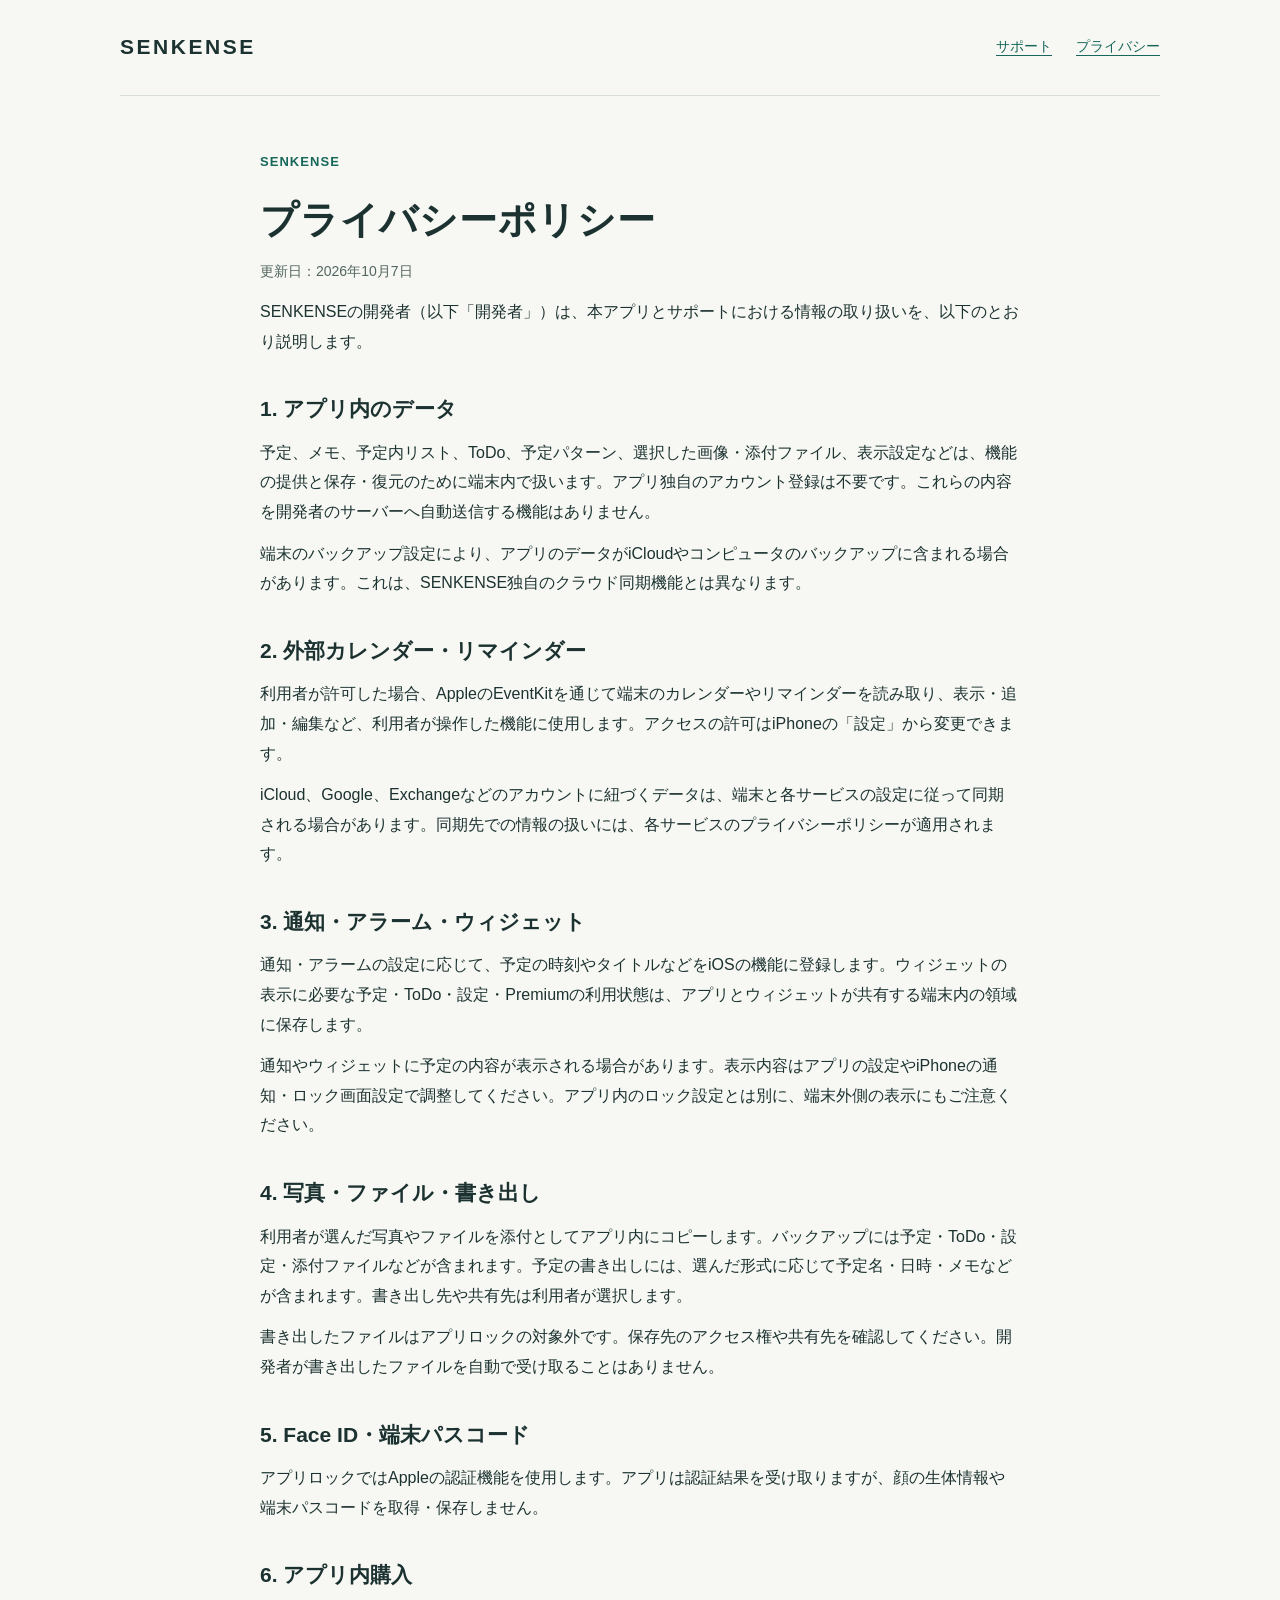
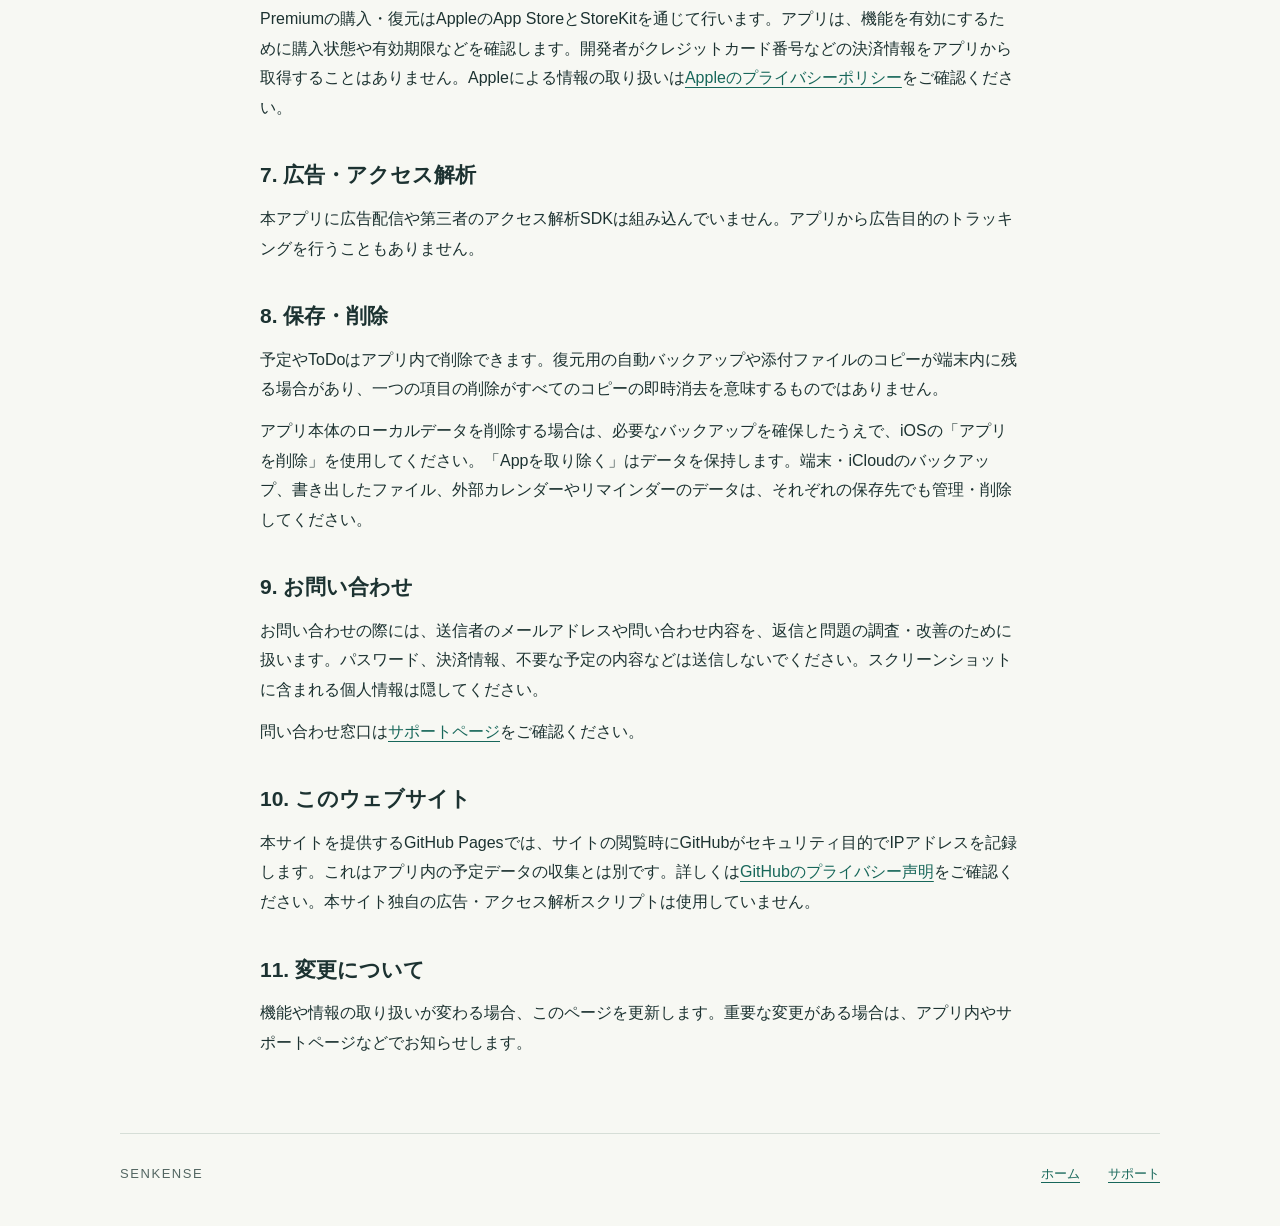
==== privacy.html @ 288b4764 "Add SENKENSE public information pages" ====
<!doctype html>
<html lang="ja">
<head><meta charset="utf-8"><meta name="viewport" content="width=device-width, initial-scale=1"><title>プライバシーポリシー | SENKENSE</title><link rel="stylesheet" href="styles.css"></head>
<body>
  <a class="skip" href="#main">本文へ移動</a>
  <header class="site-header"><a class="brand" href="index.html">SENKENSE</a><nav aria-label="メイン"><a href="support.html">サポート</a><a href="privacy.html" aria-current="page">プライバシー</a></nav></header>
  <main id="main" class="document">
    <p class="eyebrow">SENKENSE</p><h1>プライバシーポリシー</h1><p class="meta">更新日：2026年10月7日</p>
    <p>SENKENSEの開発者（以下「開発者」）は、本アプリとサポートにおける情報の取り扱いを、以下のとおり説明します。</p>
    <h2>1. アプリ内のデータ</h2>
    <p>予定、メモ、予定内リスト、ToDo、予定パターン、選択した画像・添付ファイル、表示設定などは、機能の提供と保存・復元のために端末内で扱います。アプリ独自のアカウント登録は不要です。これらの内容を開発者のサーバーへ自動送信する機能はありません。</p>
    <p>端末のバックアップ設定により、アプリのデータがiCloudやコンピュータのバックアップに含まれる場合があります。これは、SENKENSE独自のクラウド同期機能とは異なります。</p>
    <h2>2. 外部カレンダー・リマインダー</h2>
    <p>利用者が許可した場合、AppleのEventKitを通じて端末のカレンダーやリマインダーを読み取り、表示・追加・編集など、利用者が操作した機能に使用します。アクセスの許可はiPhoneの「設定」から変更できます。</p>
    <p>iCloud、Google、Exchangeなどのアカウントに紐づくデータは、端末と各サービスの設定に従って同期される場合があります。同期先での情報の扱いには、各サービスのプライバシーポリシーが適用されます。</p>
    <h2>3. 通知・アラーム・ウィジェット</h2>
    <p>通知・アラームの設定に応じて、予定の時刻やタイトルなどをiOSの機能に登録します。ウィジェットの表示に必要な予定・ToDo・設定・Premiumの利用状態は、アプリとウィジェットが共有する端末内の領域に保存します。</p>
    <p>通知やウィジェットに予定の内容が表示される場合があります。表示内容はアプリの設定やiPhoneの通知・ロック画面設定で調整してください。アプリ内のロック設定とは別に、端末外側の表示にもご注意ください。</p>
    <h2>4. 写真・ファイル・書き出し</h2>
    <p>利用者が選んだ写真やファイルを添付としてアプリ内にコピーします。バックアップには予定・ToDo・設定・添付ファイルなどが含まれます。予定の書き出しには、選んだ形式に応じて予定名・日時・メモなどが含まれます。書き出し先や共有先は利用者が選択します。</p>
    <p>書き出したファイルはアプリロックの対象外です。保存先のアクセス権や共有先を確認してください。開発者が書き出したファイルを自動で受け取ることはありません。</p>
    <h2>5. Face ID・端末パスコード</h2>
    <p>アプリロックではAppleの認証機能を使用します。アプリは認証結果を受け取りますが、顔の生体情報や端末パスコードを取得・保存しません。</p>
    <h2>6. アプリ内購入</h2>
    <p>Premiumの購入・復元はAppleのApp StoreとStoreKitを通じて行います。アプリは、機能を有効にするために購入状態や有効期限などを確認します。開発者がクレジットカード番号などの決済情報をアプリから取得することはありません。Appleによる情報の取り扱いは<a href="https://www.apple.com/legal/privacy/jp/">Appleのプライバシーポリシー</a>をご確認ください。</p>
    <h2>7. 広告・アクセス解析</h2>
    <p>本アプリに広告配信や第三者のアクセス解析SDKは組み込んでいません。アプリから広告目的のトラッキングを行うこともありません。</p>
    <h2>8. 保存・削除</h2>
    <p>予定やToDoはアプリ内で削除できます。復元用の自動バックアップや添付ファイルのコピーが端末内に残る場合があり、一つの項目の削除がすべてのコピーの即時消去を意味するものではありません。</p>
    <p>アプリ本体のローカルデータを削除する場合は、必要なバックアップを確保したうえで、iOSの「アプリを削除」を使用してください。「Appを取り除く」はデータを保持します。端末・iCloudのバックアップ、書き出したファイル、外部カレンダーやリマインダーのデータは、それぞれの保存先でも管理・削除してください。</p>
    <h2>9. お問い合わせ</h2>
    <p>お問い合わせの際には、送信者のメールアドレスや問い合わせ内容を、返信と問題の調査・改善のために扱います。パスワード、決済情報、不要な予定の内容などは送信しないでください。スクリーンショットに含まれる個人情報は隠してください。</p>
    <p>問い合わせ窓口は<a href="support.html#contact">サポートページ</a>をご確認ください。</p>
    <h2>10. このウェブサイト</h2>
    <p>本サイトを提供するGitHub Pagesでは、サイトの閲覧時にGitHubがセキュリティ目的でIPアドレスを記録します。これはアプリ内の予定データの収集とは別です。詳しくは<a href="https://docs.github.com/en/site-policy/privacy-policies/github-general-privacy-statement">GitHubのプライバシー声明</a>をご確認ください。本サイト独自の広告・アクセス解析スクリプトは使用していません。</p>
    <h2>11. 変更について</h2>
    <p>機能や情報の取り扱いが変わる場合、このページを更新します。重要な変更がある場合は、アプリ内やサポートページなどでお知らせします。</p>
  </main>
  <footer><span>SENKENSE</span><a href="index.html">ホーム</a><a href="support.html">サポート</a></footer>
</body>
</html>
---- styles.css ----
:root { color-scheme: light; --ink:#1c3231; --muted:#536662; --accent:#17675a; --paper:#f7f8f3; --line:#d6ded7; }
* { box-sizing:border-box; }
body { margin:0; background:var(--paper); color:var(--ink); font-family:-apple-system,BlinkMacSystemFont,"Hiragino Sans","Noto Sans JP",sans-serif; font-size:16px; line-height:1.85; overflow-wrap:anywhere; }
a { color:var(--accent); text-underline-offset:4px; }
a:hover { text-decoration-thickness:2px; }
a:focus-visible, summary:focus-visible { outline:3px solid var(--accent); outline-offset:5px; }
.skip { position:absolute; left:16px; top:-100px; background:white; padding:12px; z-index:2; }
.skip:focus { top:12px; }
.site-header, main, footer { width:min(1040px,calc(100% - 64px)); margin-inline:auto; }
.site-header { display:flex; align-items:center; justify-content:space-between; gap:24px; padding-block:28px; border-bottom:1px solid var(--line); }
.brand { font-weight:800; letter-spacing:.12em; font-size:21px; text-decoration:none; color:var(--ink); }
nav { display:flex; flex-wrap:wrap; gap:24px; font-size:14px; }
.hero { padding:88px 0 72px; }
.eyebrow { font-size:13px; letter-spacing:.08em; color:var(--accent); font-weight:600; }
h1 { font-size:clamp(34px,5.8vw,64px); line-height:1.4; letter-spacing:.02em; margin:20px 0 26px; }
.lead { color:var(--muted); font-size:18px; line-height:2; }
.button { display:inline-flex; gap:24px; padding:12px 22px; margin-top:20px; background:var(--accent); color:white; border-radius:8px; text-decoration:none; font-weight:600; }
.features { display:grid; grid-template-columns:repeat(3,1fr); gap:32px; border-top:1px solid var(--line); padding-block:38px 48px; }
.number { color:var(--accent); font-size:13px; font-weight:700; }
h2 { font-size:21px; line-height:1.6; margin:12px 0; }
p { margin:12px 0; }
.features p, .note p { color:var(--muted); }
.note { background:#e9eee6; border-radius:12px; padding:28px 32px; margin-bottom:64px; }
footer { display:flex; flex-wrap:wrap; align-items:center; gap:16px 28px; border-top:1px solid var(--line); padding-block:28px 40px; color:var(--muted); font-size:13px; }
footer span { margin-right:auto; letter-spacing:.12em; }
.document { max-width:760px; padding-block:42px 64px; }
.document h1 { font-size:clamp(27px,4vw,38px); margin-bottom:12px; }
.document h2 { margin-top:36px; }
.document .meta { color:var(--muted); font-size:14px; }
.document li { margin-block:8px; }
.document ul, .document ol { padding-left:1.5em; }
details { border-bottom:1px solid var(--line); padding:20px 0; }
summary { cursor:pointer; font-weight:600; padding-right:12px; }
details p { color:var(--muted); }
.contact { border:1px solid var(--line); border-radius:12px; padding:24px; margin-top:36px; }
.contact h2 { margin-top:0; }
@media (max-width:600px) {
  .site-header, main, footer { width:calc(100% - 36px); }
  .site-header { align-items:flex-start; flex-direction:column; gap:10px; padding-block:18px; }
  nav { gap:22px; }
  .hero { padding:42px 0; }
  .lead { font-size:16px; }
  .features { grid-template-columns:1fr; gap:24px; padding-block:28px; }
  .features article + article { border-top:1px solid var(--line); padding-top:24px; }
  .note { padding:20px; margin-bottom:36px; }
  .document { padding-block:28px 40px; }
  footer span { flex-basis:100%; }
}
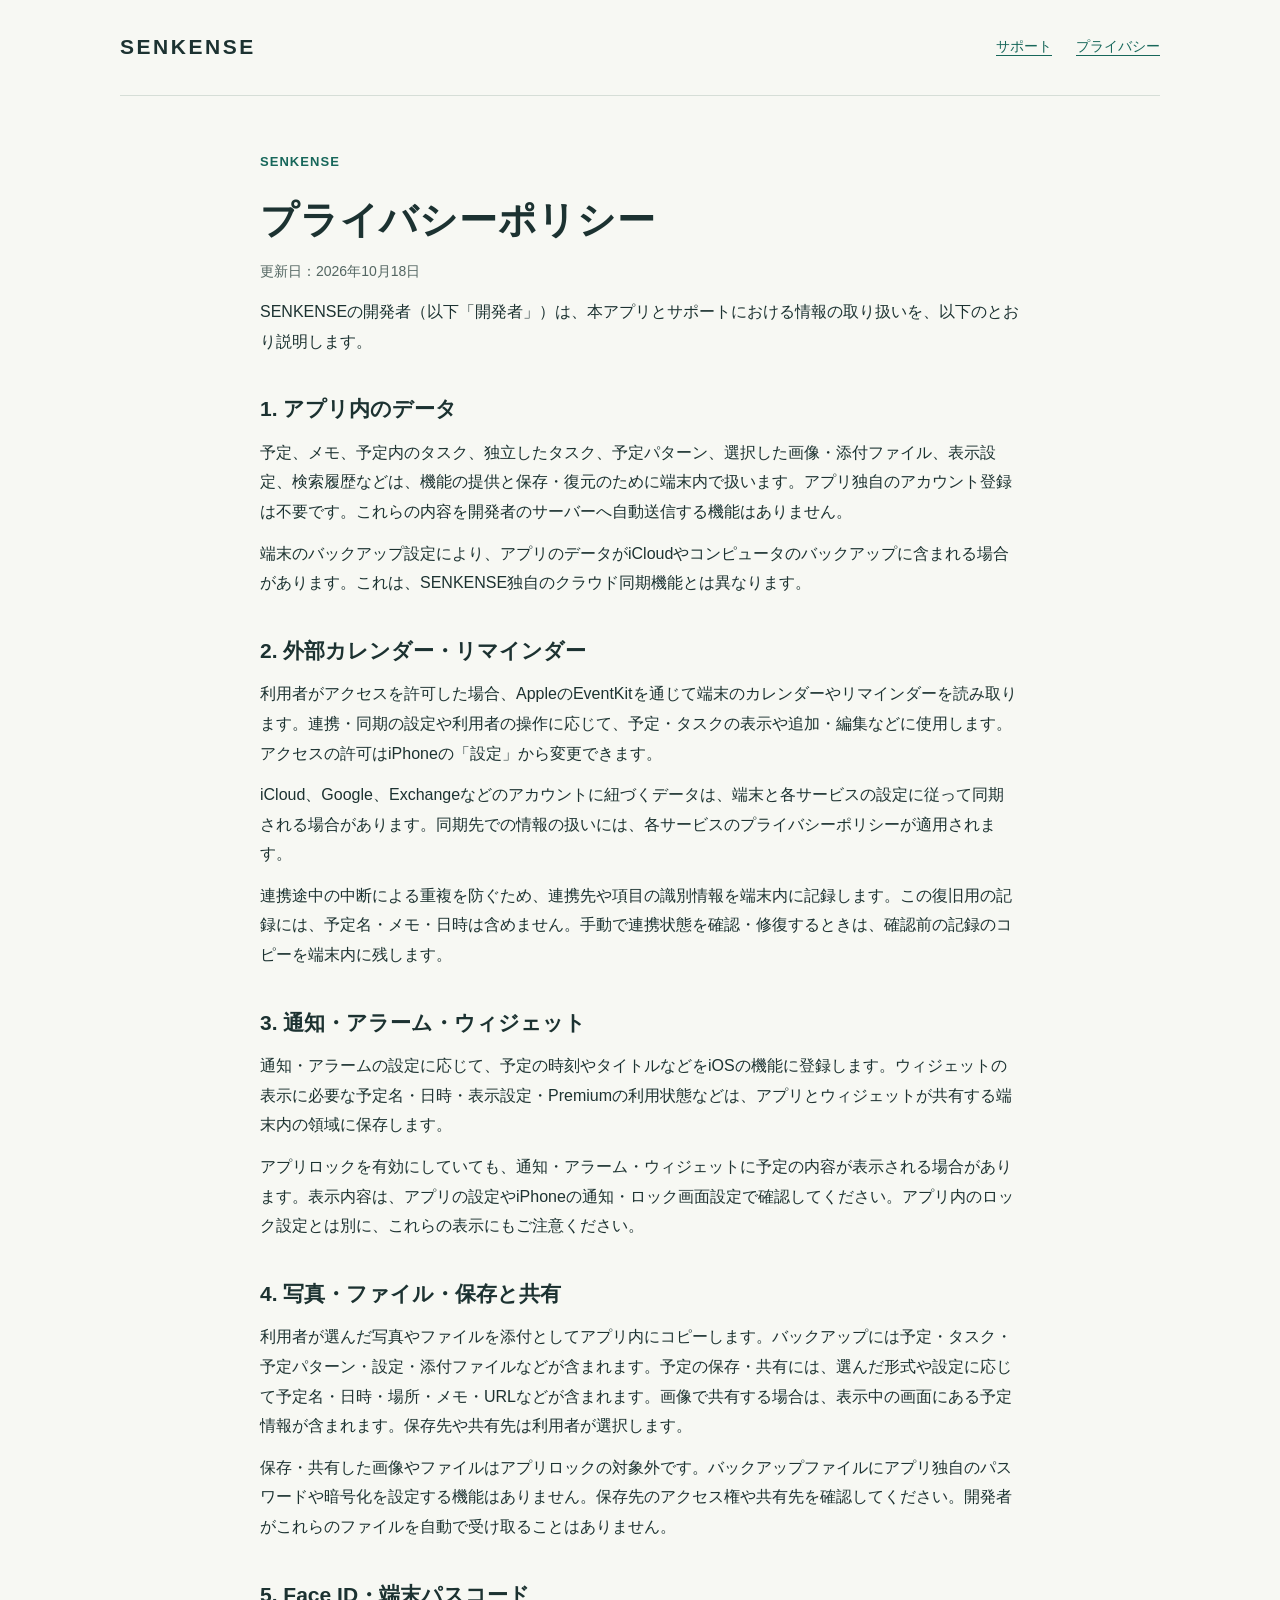
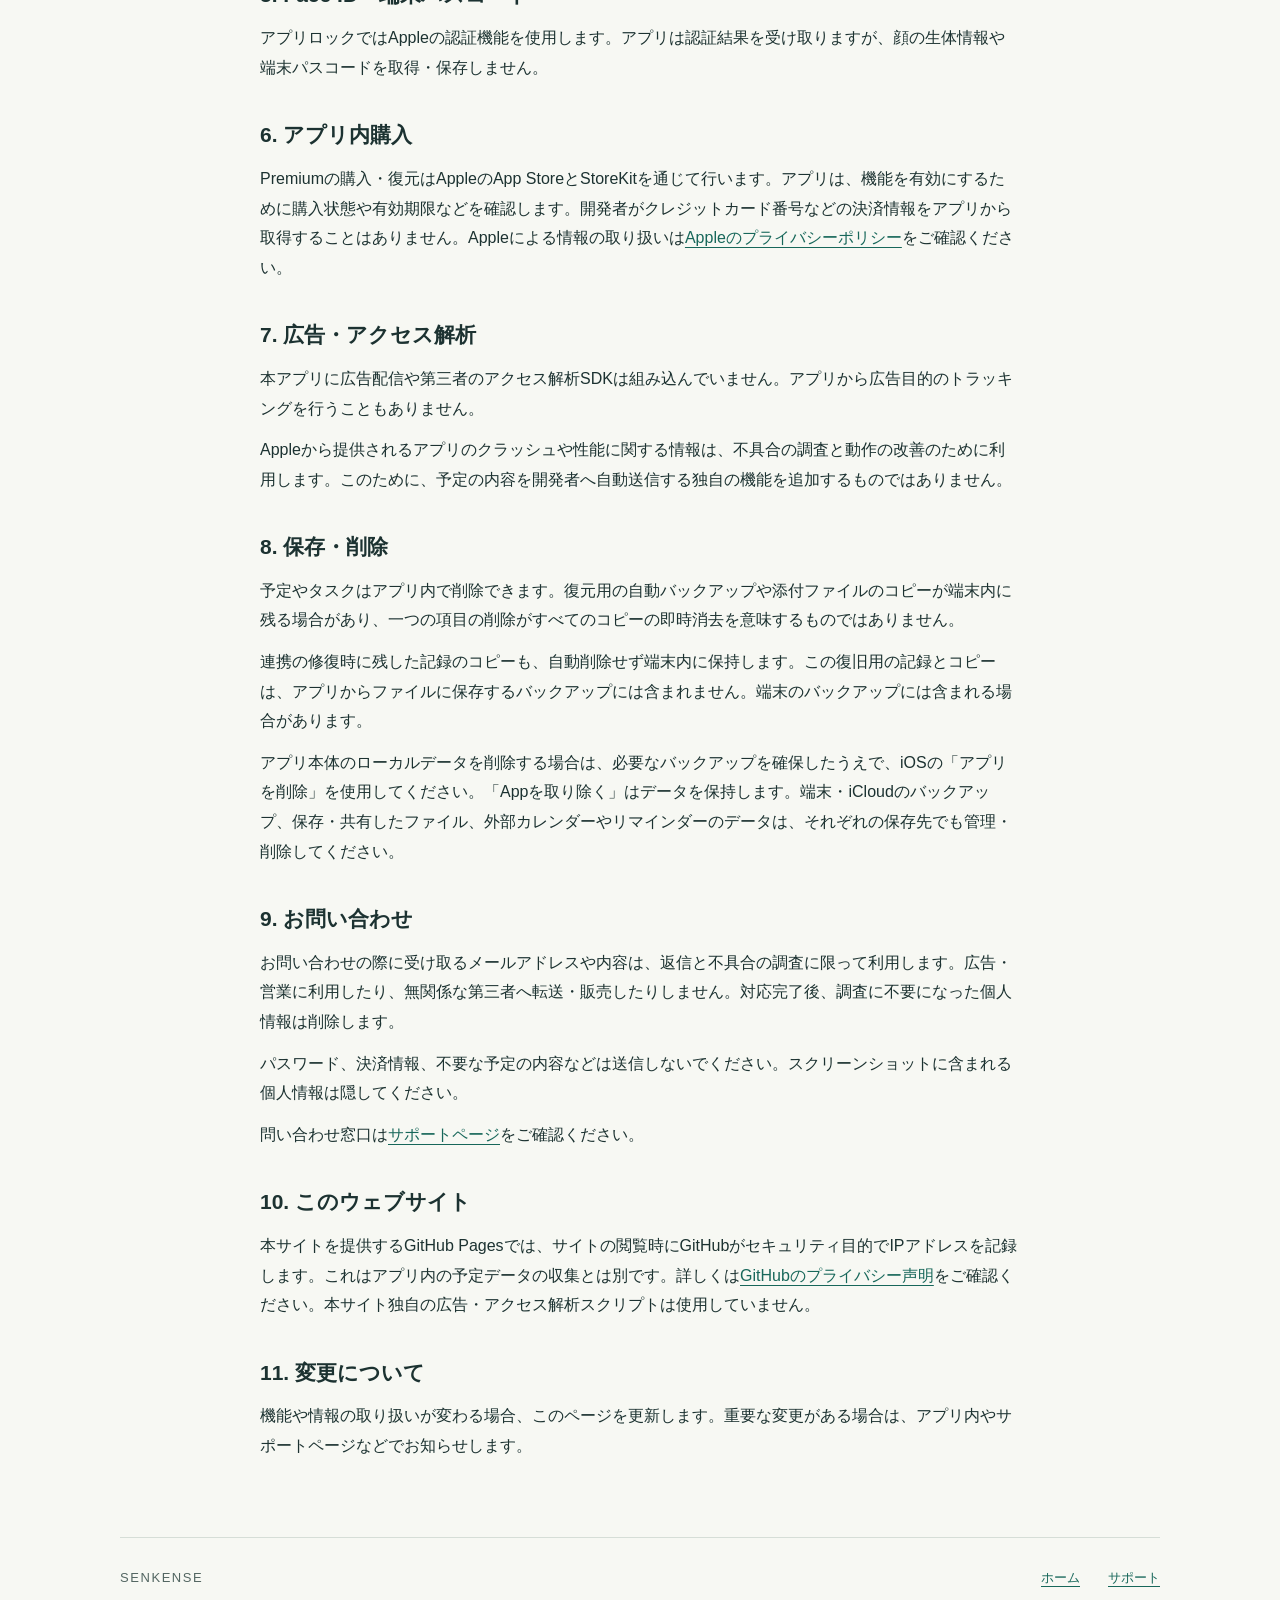
==== commit 2f497b15: "Update SENKENSE support and privacy information Align the three public pages with current task wordi" ====
--- a/privacy.html
+++ b/privacy.html
@@ -5,31 +5,35 @@
   <a class="skip" href="#main">本文へ移動</a>
   <header class="site-header"><a class="brand" href="index.html">SENKENSE</a><nav aria-label="メイン"><a href="support.html">サポート</a><a href="privacy.html" aria-current="page">プライバシー</a></nav></header>
   <main id="main" class="document">
-    <p class="eyebrow">SENKENSE</p><h1>プライバシーポリシー</h1><p class="meta">更新日：2026年10月7日</p>
+    <p class="eyebrow">SENKENSE</p><h1>プライバシーポリシー</h1><p class="meta">更新日：2026年10月18日</p>
     <p>SENKENSEの開発者（以下「開発者」）は、本アプリとサポートにおける情報の取り扱いを、以下のとおり説明します。</p>
     <h2>1. アプリ内のデータ</h2>
-    <p>予定、メモ、予定内リスト、ToDo、予定パターン、選択した画像・添付ファイル、表示設定などは、機能の提供と保存・復元のために端末内で扱います。アプリ独自のアカウント登録は不要です。これらの内容を開発者のサーバーへ自動送信する機能はありません。</p>
+    <p>予定、メモ、予定内のタスク、独立したタスク、予定パターン、選択した画像・添付ファイル、表示設定、検索履歴などは、機能の提供と保存・復元のために端末内で扱います。アプリ独自のアカウント登録は不要です。これらの内容を開発者のサーバーへ自動送信する機能はありません。</p>
     <p>端末のバックアップ設定により、アプリのデータがiCloudやコンピュータのバックアップに含まれる場合があります。これは、SENKENSE独自のクラウド同期機能とは異なります。</p>
     <h2>2. 外部カレンダー・リマインダー</h2>
-    <p>利用者が許可した場合、AppleのEventKitを通じて端末のカレンダーやリマインダーを読み取り、表示・追加・編集など、利用者が操作した機能に使用します。アクセスの許可はiPhoneの「設定」から変更できます。</p>
+    <p>利用者がアクセスを許可した場合、AppleのEventKitを通じて端末のカレンダーやリマインダーを読み取ります。連携・同期の設定や利用者の操作に応じて、予定・タスクの表示や追加・編集などに使用します。アクセスの許可はiPhoneの「設定」から変更できます。</p>
     <p>iCloud、Google、Exchangeなどのアカウントに紐づくデータは、端末と各サービスの設定に従って同期される場合があります。同期先での情報の扱いには、各サービスのプライバシーポリシーが適用されます。</p>
+    <p>連携途中の中断による重複を防ぐため、連携先や項目の識別情報を端末内に記録します。この復旧用の記録には、予定名・メモ・日時は含めません。手動で連携状態を確認・修復するときは、確認前の記録のコピーを端末内に残します。</p>
     <h2>3. 通知・アラーム・ウィジェット</h2>
-    <p>通知・アラームの設定に応じて、予定の時刻やタイトルなどをiOSの機能に登録します。ウィジェットの表示に必要な予定・ToDo・設定・Premiumの利用状態は、アプリとウィジェットが共有する端末内の領域に保存します。</p>
-    <p>通知やウィジェットに予定の内容が表示される場合があります。表示内容はアプリの設定やiPhoneの通知・ロック画面設定で調整してください。アプリ内のロック設定とは別に、端末外側の表示にもご注意ください。</p>
-    <h2>4. 写真・ファイル・書き出し</h2>
-    <p>利用者が選んだ写真やファイルを添付としてアプリ内にコピーします。バックアップには予定・ToDo・設定・添付ファイルなどが含まれます。予定の書き出しには、選んだ形式に応じて予定名・日時・メモなどが含まれます。書き出し先や共有先は利用者が選択します。</p>
-    <p>書き出したファイルはアプリロックの対象外です。保存先のアクセス権や共有先を確認してください。開発者が書き出したファイルを自動で受け取ることはありません。</p>
+    <p>通知・アラームの設定に応じて、予定の時刻やタイトルなどをiOSの機能に登録します。ウィジェットの表示に必要な予定名・日時・表示設定・Premiumの利用状態などは、アプリとウィジェットが共有する端末内の領域に保存します。</p>
+    <p>アプリロックを有効にしていても、通知・アラーム・ウィジェットに予定の内容が表示される場合があります。表示内容は、アプリの設定やiPhoneの通知・ロック画面設定で確認してください。アプリ内のロック設定とは別に、これらの表示にもご注意ください。</p>
+    <h2>4. 写真・ファイル・保存と共有</h2>
+    <p>利用者が選んだ写真やファイルを添付としてアプリ内にコピーします。バックアップには予定・タスク・予定パターン・設定・添付ファイルなどが含まれます。予定の保存・共有には、選んだ形式や設定に応じて予定名・日時・場所・メモ・URLなどが含まれます。画像で共有する場合は、表示中の画面にある予定情報が含まれます。保存先や共有先は利用者が選択します。</p>
+    <p>保存・共有した画像やファイルはアプリロックの対象外です。バックアップファイルにアプリ独自のパスワードや暗号化を設定する機能はありません。保存先のアクセス権や共有先を確認してください。開発者がこれらのファイルを自動で受け取ることはありません。</p>
     <h2>5. Face ID・端末パスコード</h2>
     <p>アプリロックではAppleの認証機能を使用します。アプリは認証結果を受け取りますが、顔の生体情報や端末パスコードを取得・保存しません。</p>
     <h2>6. アプリ内購入</h2>
     <p>Premiumの購入・復元はAppleのApp StoreとStoreKitを通じて行います。アプリは、機能を有効にするために購入状態や有効期限などを確認します。開発者がクレジットカード番号などの決済情報をアプリから取得することはありません。Appleによる情報の取り扱いは<a href="https://www.apple.com/legal/privacy/jp/">Appleのプライバシーポリシー</a>をご確認ください。</p>
     <h2>7. 広告・アクセス解析</h2>
     <p>本アプリに広告配信や第三者のアクセス解析SDKは組み込んでいません。アプリから広告目的のトラッキングを行うこともありません。</p>
+    <p>Appleから提供されるアプリのクラッシュや性能に関する情報は、不具合の調査と動作の改善のために利用します。このために、予定の内容を開発者へ自動送信する独自の機能を追加するものではありません。</p>
     <h2>8. 保存・削除</h2>
-    <p>予定やToDoはアプリ内で削除できます。復元用の自動バックアップや添付ファイルのコピーが端末内に残る場合があり、一つの項目の削除がすべてのコピーの即時消去を意味するものではありません。</p>
-    <p>アプリ本体のローカルデータを削除する場合は、必要なバックアップを確保したうえで、iOSの「アプリを削除」を使用してください。「Appを取り除く」はデータを保持します。端末・iCloudのバックアップ、書き出したファイル、外部カレンダーやリマインダーのデータは、それぞれの保存先でも管理・削除してください。</p>
+    <p>予定やタスクはアプリ内で削除できます。復元用の自動バックアップや添付ファイルのコピーが端末内に残る場合があり、一つの項目の削除がすべてのコピーの即時消去を意味するものではありません。</p>
+    <p>連携の修復時に残した記録のコピーも、自動削除せず端末内に保持します。この復旧用の記録とコピーは、アプリからファイルに保存するバックアップには含まれません。端末のバックアップには含まれる場合があります。</p>
+    <p>アプリ本体のローカルデータを削除する場合は、必要なバックアップを確保したうえで、iOSの「アプリを削除」を使用してください。「Appを取り除く」はデータを保持します。端末・iCloudのバックアップ、保存・共有したファイル、外部カレンダーやリマインダーのデータは、それぞれの保存先でも管理・削除してください。</p>
     <h2>9. お問い合わせ</h2>
-    <p>お問い合わせの際には、送信者のメールアドレスや問い合わせ内容を、返信と問題の調査・改善のために扱います。パスワード、決済情報、不要な予定の内容などは送信しないでください。スクリーンショットに含まれる個人情報は隠してください。</p>
+    <p>お問い合わせの際に受け取るメールアドレスや内容は、返信と不具合の調査に限って利用します。広告・営業に利用したり、無関係な第三者へ転送・販売したりしません。対応完了後、調査に不要になった個人情報は削除します。</p>
+    <p>パスワード、決済情報、不要な予定の内容などは送信しないでください。スクリーンショットに含まれる個人情報は隠してください。</p>
     <p>問い合わせ窓口は<a href="support.html#contact">サポートページ</a>をご確認ください。</p>
     <h2>10. このウェブサイト</h2>
     <p>本サイトを提供するGitHub Pagesでは、サイトの閲覧時にGitHubがセキュリティ目的でIPアドレスを記録します。これはアプリ内の予定データの収集とは別です。詳しくは<a href="https://docs.github.com/en/site-policy/privacy-policies/github-general-privacy-statement">GitHubのプライバシー声明</a>をご確認ください。本サイト独自の広告・アクセス解析スクリプトは使用していません。</p>
